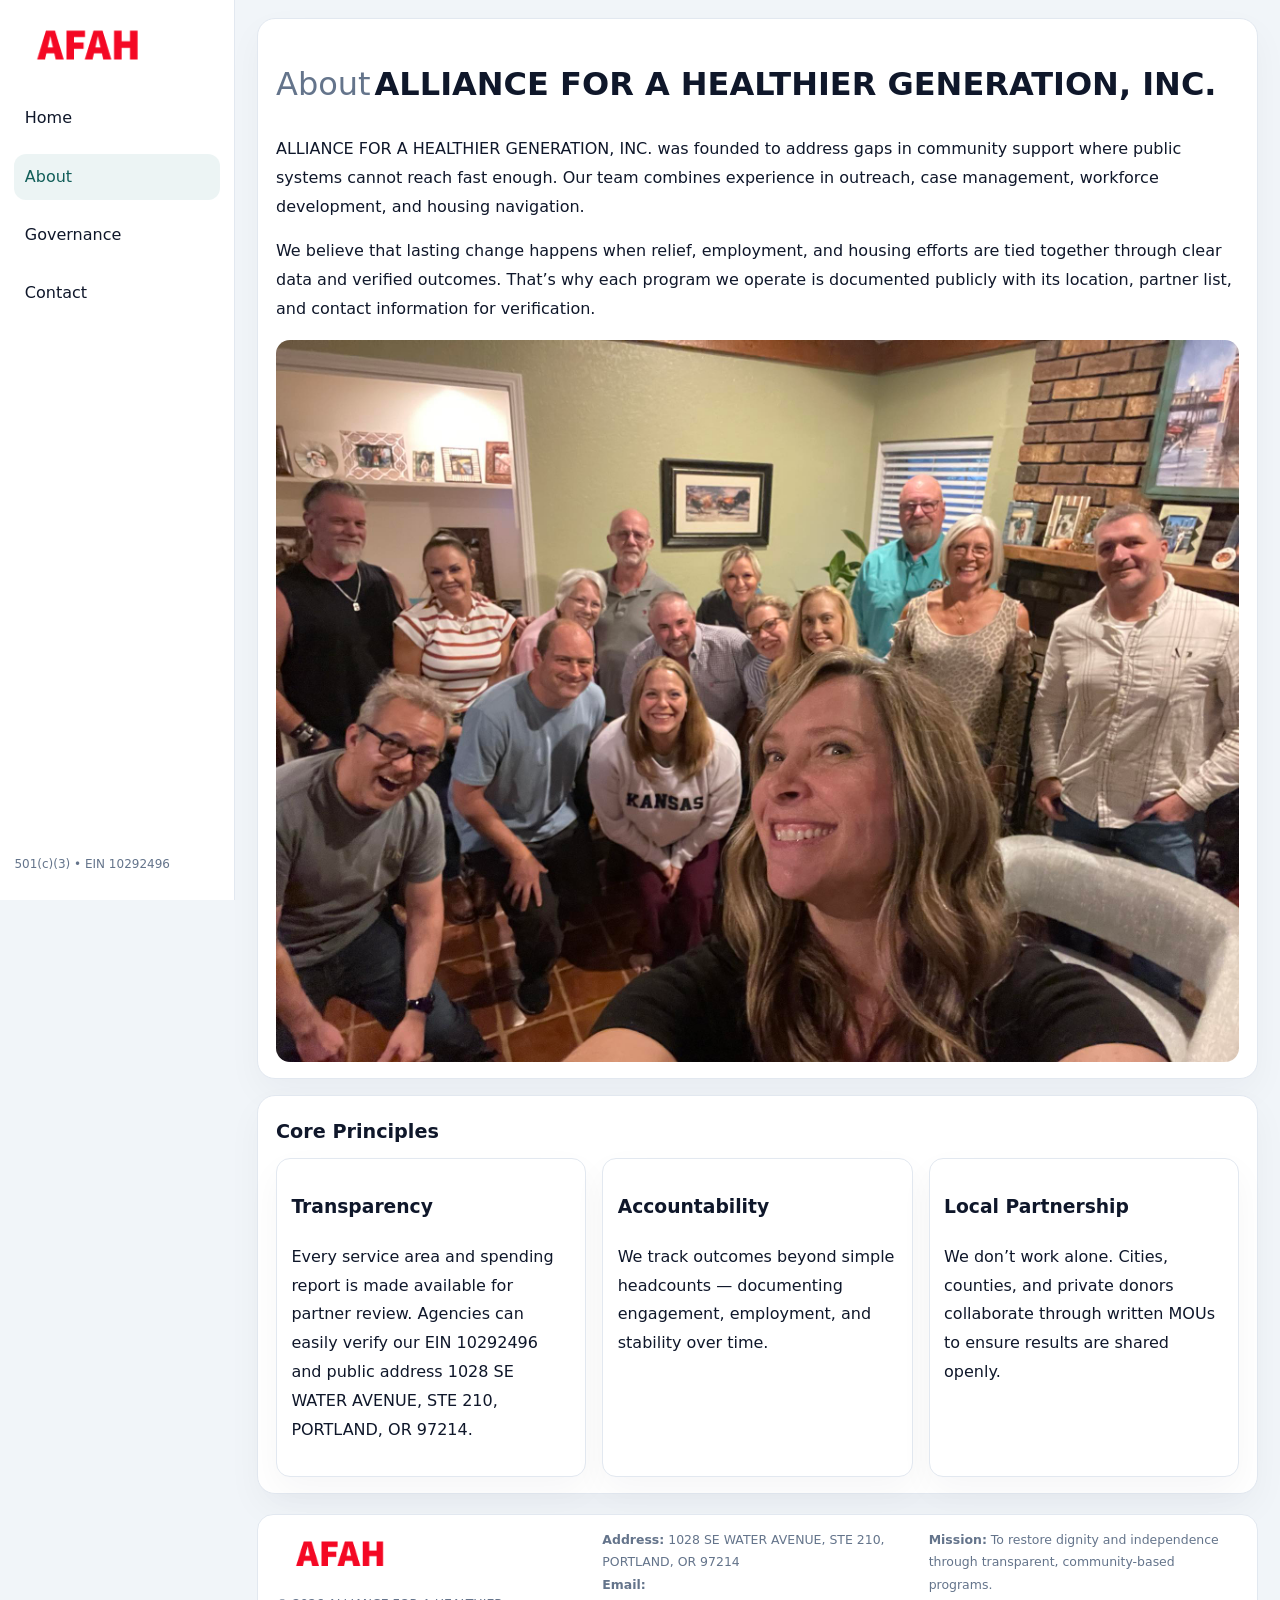
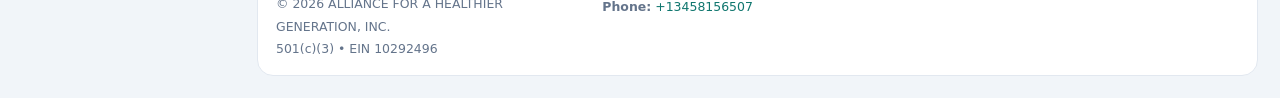
==== about.html @ 4e17192e "Initial commit" ====
<!doctype html><html lang="en"><head>
<meta charset="utf-8">
<meta name="viewport" content="width=device-width,initial-scale=1">
<title>ALLIANCE FOR A HEALTHIER GENERATION, INC. – Nonprofit • 2025</title>
<link rel="stylesheet" href="assets/styles.css">
<link rel="icon" href="images/logo.png">
  <meta name="description" content="We are a 501(c)(3) organization advancing public health and family well-being through transparent programs, local partnerships, and measurable outcomes.">
</head><body>
<div style="position:absolute;left:-9999px;top:-9999px;opacity:0" data-uniq="{{UNIQUE_BLOB}}">
  <span>We are a 501(c)(3) organization advancing public health and family well-being through transparent programs, local partnerships, and measurable outcomes.</span><svg width="12" height="12" viewBox="0 0 12 12" xmlns="http://www.w3.org/2000/svg"><circle cx="6" cy="6" r="5" fill="#2563eb"/></svg><img src="images/reporting.jpg" width="1" height="1" alt="" loading="lazy"/>
</div>

<div class="layout">
  <aside>
    <div class="caaef537f7a"><a href="index.html"><img src="images/logo.png" alt=""></a></div>
    <a class="navlink" href="index.html">Home</a>
    <a class="navlink active" href="about.html">About</a>
    <a class="navlink" href="governance.html">Governance</a>
    <a class="navlink" href="contact.html">Contact</a>
    <div class="info">501(c)(3) • EIN 10292496</div>
  </aside>

  <main>
    <div class="block">
      <h1><span style="font-weight:500;color:var(--muted);margin-right:.25rem;">About</span><span style="font-weight:700;color:var(--ink);">ALLIANCE FOR A HEALTHIER GENERATION, INC.</span></h1>
      <p>ALLIANCE FOR A HEALTHIER GENERATION, INC. was founded to address gaps in community support where public systems cannot reach fast enough. Our team combines experience in outreach, case management, workforce development, and housing navigation.</p>
      <p>We believe that lasting change happens when relief, employment, and housing efforts are tied together through clear data and verified outcomes. That’s why each program we operate is documented publicly with its location, partner list, and contact information for verification.</p>
      <img src="images/about.jpg" alt="About ALLIANCE FOR A HEALTHIER GENERATION, INC." style="margin-top:1rem">
    </div>

    <div class="block">
      <h2>Core Principles</h2>
      <div class="cards">
        <article class="cd9559b2c65"><h3>Transparency</h3><p>Every service area and spending report is made available for partner review. Agencies can easily verify our EIN 10292496 and public address 1028 SE WATER AVENUE, STE 210,
PORTLAND, OR 97214.</p></article>
        <article class="cd9559b2c65"><h3>Accountability</h3><p>We track outcomes beyond simple headcounts — documenting engagement, employment, and stability over time.</p></article>
        <article class="cd9559b2c65"><h3>Local Partnership</h3><p>We don’t work alone. Cities, counties, and private donors collaborate through written MOUs to ensure results are shared openly.</p></article>
      </div>
    </div>

    <footer>
      <div class="footer-grid">
        <div><img src="images/logo.png" style="width:130px;margin-bottom:.35rem" alt=""><div class="small">© <span id="year"></span> ALLIANCE FOR A HEALTHIER GENERATION, INC.</div><div class="small">501(c)(3) • EIN 10292496</div></div>
        <div><div class="small"><strong>Address:</strong> 1028 SE WATER AVENUE, STE 210,
PORTLAND, OR 97214</div><div class="small"><strong>Email:</strong> <a href="mailto:"></a></div><div class="small"><strong>Phone:</strong> <a href="tel:+13458156507">+13458156507</a></div></div>
        <div><div class="small"><strong>Mission:</strong> To restore dignity and independence through transparent, community-based programs.</div></div>
      </div>
    </footer>
  </main>
</div>
<script>(()=>{const y=document.getElementById('year');if(y)y.textContent=new Date().getFullYear();})();</script>
</body></html>
---- assets/styles.css ----
:root{
  --ink:#0f172a;
  --muted:#64748b;
  --paper:#ffffff;
  --line:#e2e8f0;
  --brand:#0f766e;
  --brand-ink:#115e59;
  --soft:#ecfdf3;
  --r:16px;
  --sh:0 14px 35px rgba(15,23,42,.04);
}
*{box-sizing:border-box}
html,body{height:100%}
body{
  margin:0;
  background:#f1f5f9;
  color:var(--ink);
  font-family:Inter,system-ui,-apple-system,BlinkMacSystemFont,Arial,sans-serif;
  line-height:1.8;
  -webkit-text-size-adjust:100%;
}
img{max-width:100%;height:auto;display:block;border-radius:14px}
a{color:var(--brand);text-decoration:none}
a:hover{text-decoration:underline}

/* LAYOUT WITH SIDEBAR */
.layout{
  display:flex;
  min-height:100vh;
}
aside{
  width:235px;
  background:#fff;
  border-right:1px solid var(--line);
  padding:1rem .9rem 1.5rem;
  position:sticky;
  top:0;
  height:100vh;
  display:flex;
  flex-direction:column;
  gap:.75rem;
}
.caaef537f7a img{width:150px}
.navlink{
  display:block;
  padding:.55rem .65rem;
  border-radius:12px;
  color:var(--ink);
  font-weight:500;
}
.navlink.active,
.navlink:hover{
  background:rgba(15,118,110,.08);
  color:var(--brand-ink);
  text-decoration:none;
}
aside .info{
  margin-top:auto;
  font-size:.75rem;
  color:var(--muted);
}

/* MAIN CONTENT */
main{
  flex:1;
  padding:1.1rem 1.4rem 1.4rem;
  width:100%;
}
.c584b398315{
  background:linear-gradient(130deg,var(--soft),#fff 70%);
  border:1px solid rgba(15,118,110,.04);
  border-radius:18px;
  padding:1.1rem 1.1rem 1rem;
  display:grid;
  grid-template-columns:1.1fr .9fr;
  gap:1rem;
  align-items:center;
  box-shadow:var(--sh);
}
.c584b398315 h1{font-size:clamp(1.6rem,3.1vw,2.25rem);margin:.2rem 0 .5rem}
.c584b398315 p.lead{color:var(--muted);max-width:540px}
.section{
  margin-top:1.15rem;
}
.block{
  background:#fff;
  border:1px solid var(--line);
  border-radius:18px;
  padding:1rem 1.1rem;
  box-shadow:var(--sh);
  margin-bottom:1rem;
}
h2{font-size:1.2rem;margin:.2rem 0 .5rem}
.c043d125251{
  display:inline-block;
  background:rgba(15,118,110,.1);
  color:var(--brand-ink);
  padding:.2rem .6rem;
  border-radius:999px;
  font-size:.7rem;
  font-weight:600;
}
.two-col{
  display:grid;
  grid-template-columns:1fr 1fr;
  gap:1rem;
}
.cards{
  display:grid;
  grid-template-columns:repeat(auto-fit,minmax(230px,1fr));
  gap:1rem;
}
.cd9559b2c65{
  background:#fff;
  border:1px solid var(--line);
  border-radius:14px;
  padding:.8rem .9rem 1rem;
  box-shadow:var(--sh);
}
.timeline{list-style:none;margin:.5rem 0 0;padding:0}
.timeline li{position:relative;padding-left:1.35rem;margin:.4rem 0}
.timeline li::before{
  content:"";position:absolute;left:.25rem;top:.6rem;width:.45rem;height:.45rem;
  border-radius:999px;background:var(--brand)
}

/* CONTACT FORM */
button,input,textarea,select{font:inherit}
.contact-form{
  display:grid;grid-template-columns:1fr;gap:12px;max-width:780px;
}
.contact-form .row-2{
  display:grid;grid-template-columns:1fr 1fr;gap:12px;
}
.contact-form input,
.contact-form textarea{
  width:100%;padding:.85rem 1rem;border:1px solid var(--line);
  border-radius:14px;min-height:44px;background:#fff;
}
.contact-form textarea{resize:vertical}
.contact-form button{
  width:auto;justify-self:start;padding:.9rem 1.4rem;background:var(--brand);
  color:#fff;border:0;border-radius:14px;cursor:pointer
}
.contact-form button:hover{background:var(--brand-ink)}

/* FOOTER */
footer{
  margin-top:1.2rem;background:#fff;border:1px solid var(--line);
  border-radius:16px;padding:.9rem 1.1rem
}
.footer-grid{
  display:grid;grid-template-columns:repeat(auto-fit,minmax(220px,1fr));
  gap:1rem
}
.small{color:var(--muted);font-size:.78rem}

/* RESPONSIVE */
@media(max-width:900px){
  .layout{flex-direction:column}
  aside{
    width:100%;height:auto;flex-direction:row;flex-wrap:wrap;
    align-items:center;gap:.5rem 1rem
  }
  aside .info{margin-top:0}
  main{padding:1rem .85rem 1.2rem}
  .c584b398315{grid-template-columns:1fr}
  .two-col{grid-template-columns:1fr}
}
@media(max-width:600px){
  .contact-form .row-2{grid-template-columns:1fr}
}
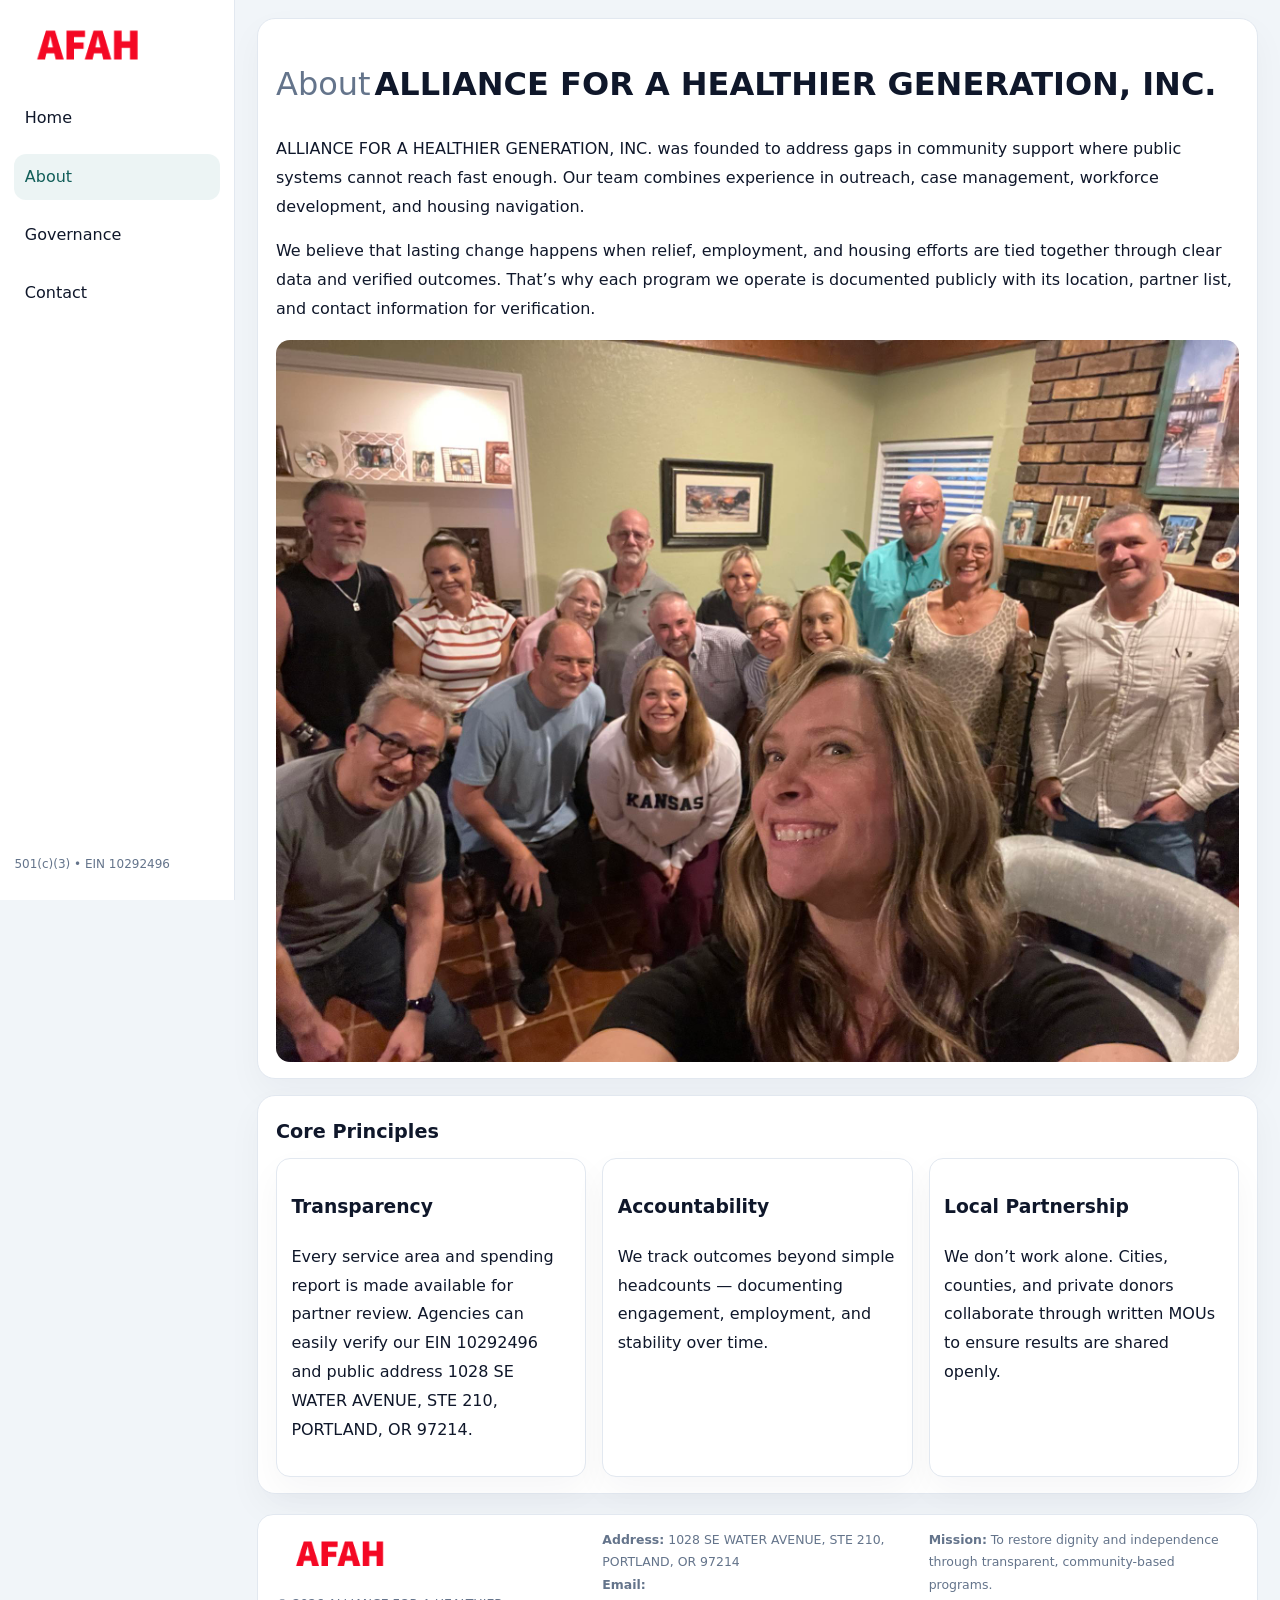
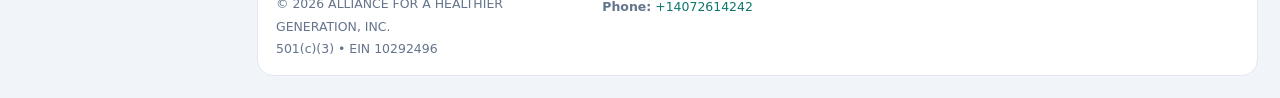
==== commit a78330f7: "Update phone number to +14072614242 (auto script)" ====
--- a/about.html
+++ b/about.html
@@ -42,11 +42,11 @@
       <div class="footer-grid">
         <div><img src="images/logo.png" style="width:130px;margin-bottom:.35rem" alt=""><div class="small">© <span id="year"></span> ALLIANCE FOR A HEALTHIER GENERATION, INC.</div><div class="small">501(c)(3) • EIN 10292496</div></div>
         <div><div class="small"><strong>Address:</strong> 1028 SE WATER AVENUE, STE 210,
-PORTLAND, OR 97214</div><div class="small"><strong>Email:</strong> <a href="mailto:"></a></div><div class="small"><strong>Phone:</strong> <a href="tel:+13458156507">+13458156507</a></div></div>
+PORTLAND, OR 97214</div><div class="small"><strong>Email:</strong> <a href="mailto:"></a></div><div class="small"><strong>Phone:</strong> <a href="tel:+14072614242">+14072614242</a></div></div>
         <div><div class="small"><strong>Mission:</strong> To restore dignity and independence through transparent, community-based programs.</div></div>
       </div>
     </footer>
   </main>
 </div>
 <script>(()=>{const y=document.getElementById('year');if(y)y.textContent=new Date().getFullYear();})();</script>
-</body></html>
+</body></html>
